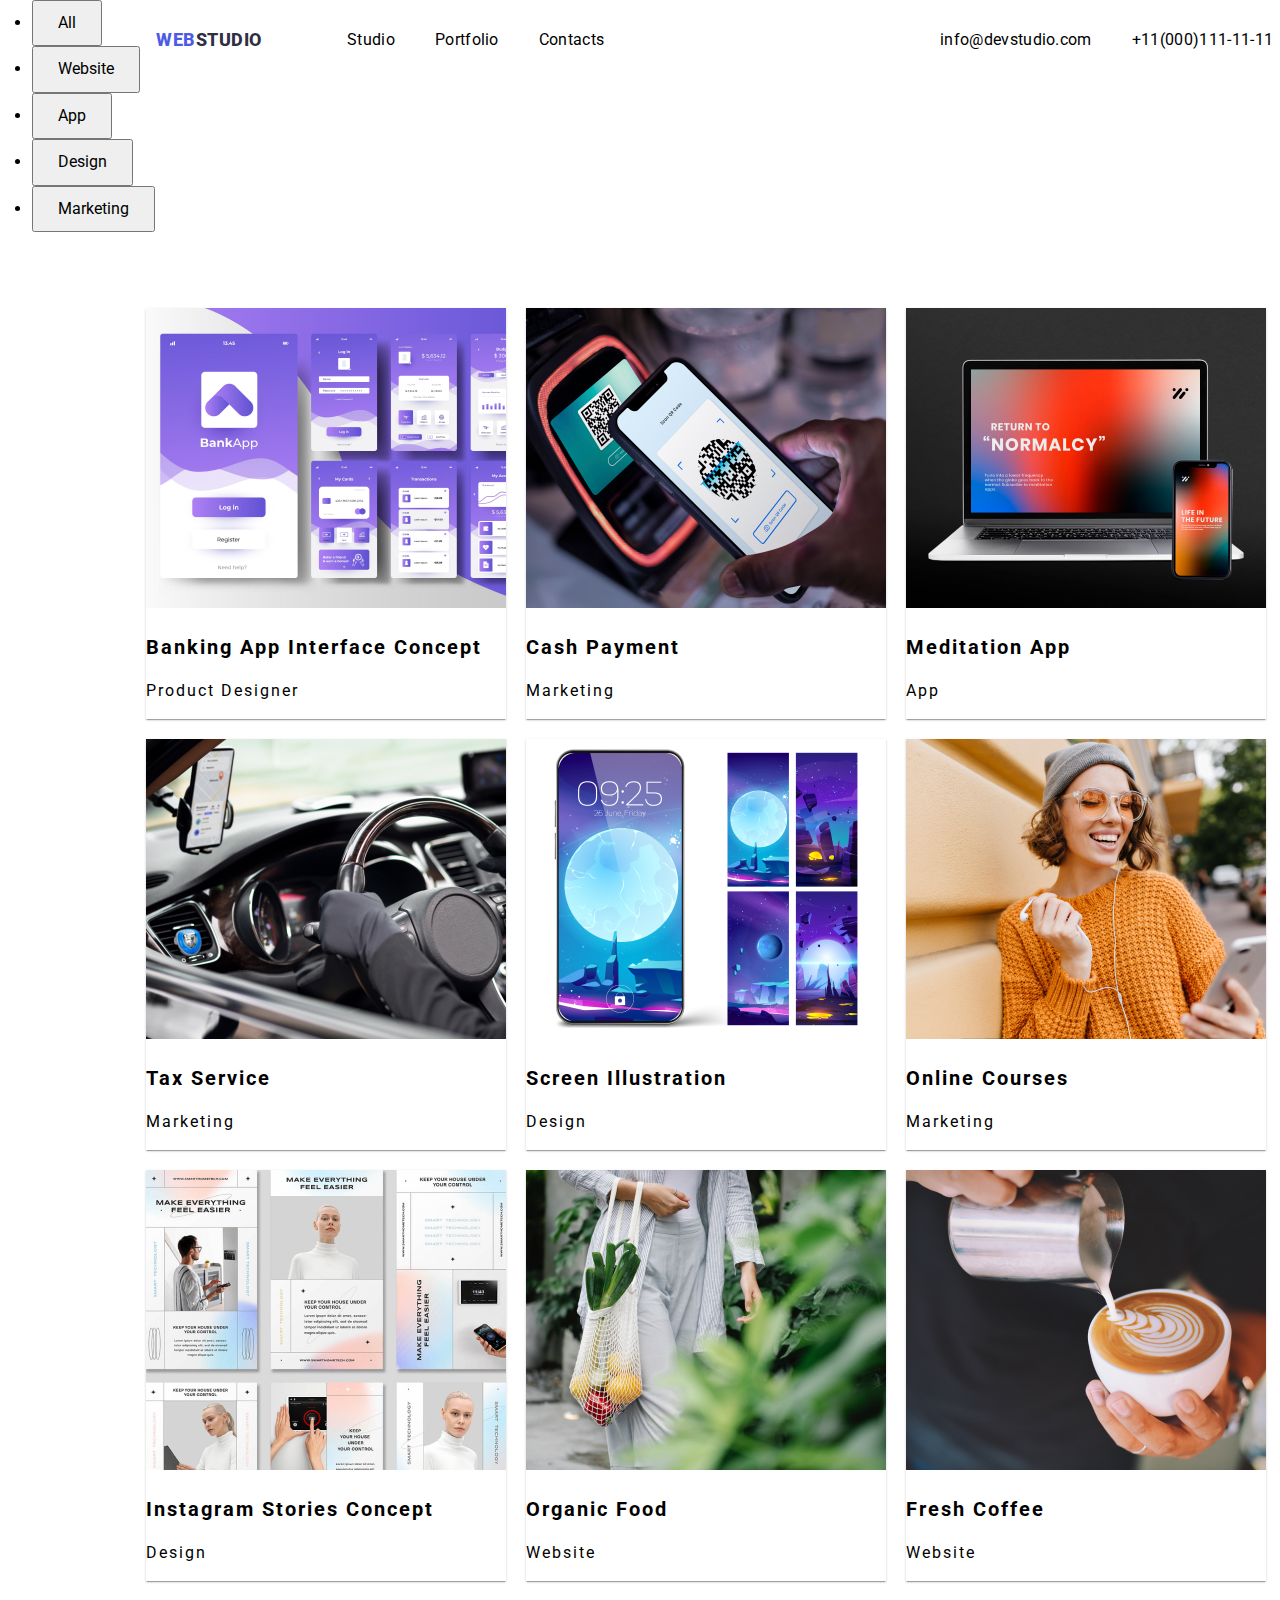
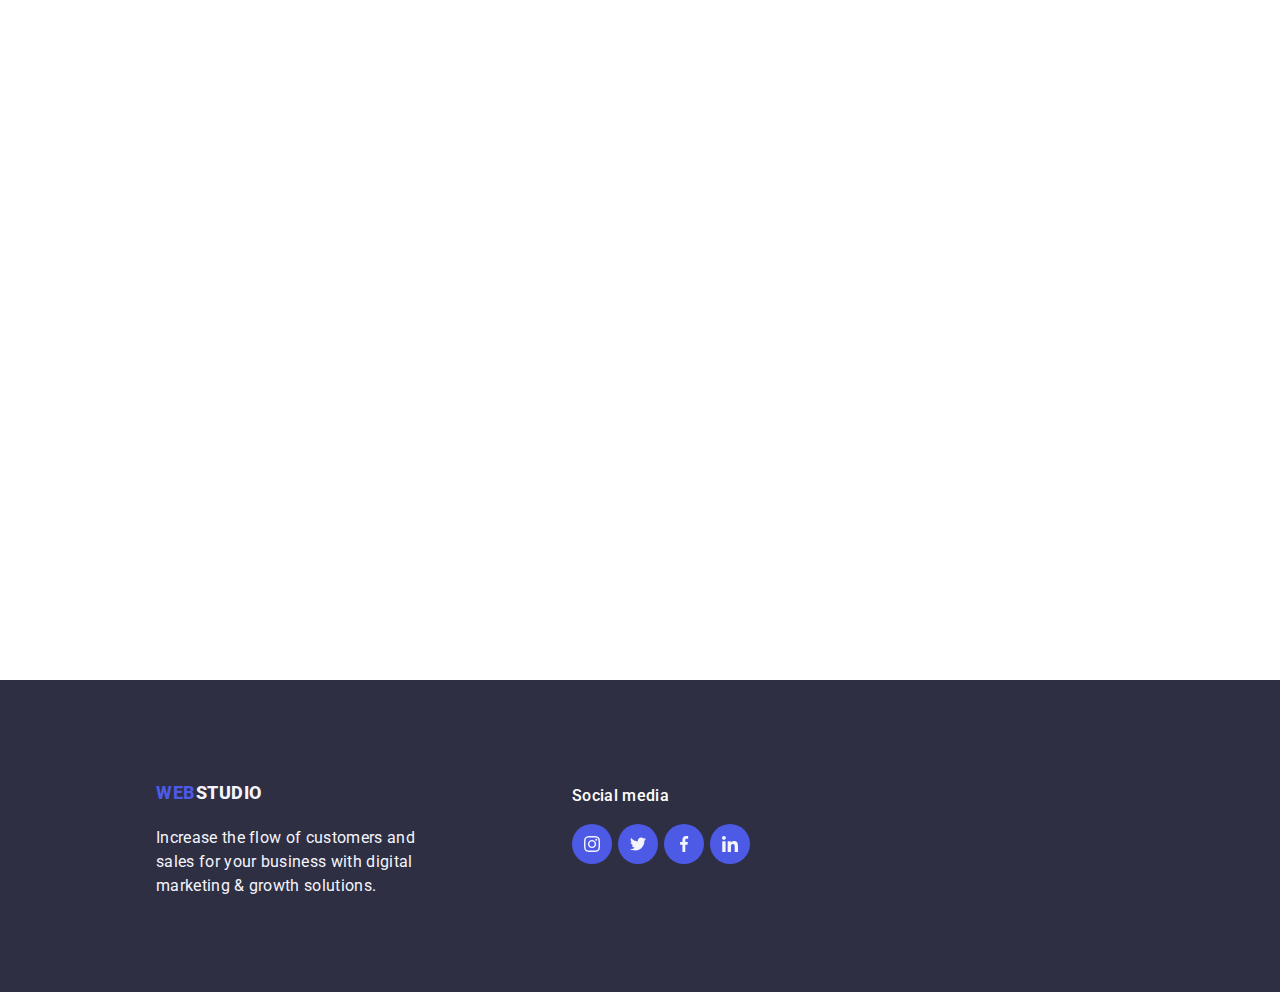
==== portfolio.html @ b09fd18d "Uodate" ====
<!DOCTYPE html>
<html lang="en">

<head>
    <meta charset="UTF-8">
    <meta name="viewport" content="width=device-width, initial-scale=1.0">
    <title>Go IT Homework Markup #2</title>
   
    <link rel="preconnect" href="https://fonts.googleapis.com">
    <link rel="preconnect" href="https://fonts.gstatic.com/">
    
    <!-- <link rel="stylesheet" href="https://www.w3schools.com/w3css/4/w3.css"> -->
    
<link rel="stylesheet" href="https://fonts.googleapis.com/css2?family=Raleway:wght@800&family=Roboto:wght@400;500;700;900&display-swap">
<link rel="stylesheet" href="https://cdnjs.cloudflare.com/ajax/libs/modern-normalize/2.0.0/modern-normalize.min.css">

<link rel="stylesheet" href="./css/styles.css">


</head>

<body>

<header>
    
<div class="container">

    <nav>
        <a href="./index.html" class="logo">
    
            <span class="logo1">WEB</span>STUDIO
    
        </a>
    
        <ul class="menu">
    
            <li class="items"><a href="./portfolio.html" class="link">Studio</a></li>
            <li class="items"><a href="./portfolio.html" class="link">Portfolio</a></li>
            <li class="items"><a href="./portfolio.html" class="link">Contacts</a></li>
    
        </ul>

    </nav>

    <ul class="menu-right">
    
        <li><a href="mailto:info@devstudio.com" class="link">info@devstudio.com</a></li>
        <li><a href="tel:+11(000)111-11-11" class="link">+11(000)111-11-11</a></li>
    
    </ul>


</div>
   

        

    </header>

    <main>

<div class="container">


    <ul class="filters">
    
        <li class="filters-item">
        <button class="portfolio-button" type="button">All
        </button>
        </li>

        <li class="filters-item">
        <button class="portfolio-button" type="button">Website
        </button>
        </li>

        <li class="filters-item">
        <button class="portfolio-button" type="button">App
        </button>
        </li>

        <li class="filters-item">
        <button class="portfolio-button" type="button">Design
        </button>
        </li>

        <li class="items">
        <button class="portfolio-button" type="button">Marketing
        </button>
        </li>

    </ul>
              
    
</div>
 

        <div class="portfolio">


        

            <li class="portfolio-item">


                <img src="images/app01.jpg" alt="Banking App" width="360" height="300">

                <div>
                <h3 class="portfolio-name">Banking App Interface Concept</h3>
                <p class="portfolio-type">Product Designer</p>
                </div>


            </li>


            <li class="portfolio-item">
            
            
                <img src="images/marketing01.jpg" alt="Cash Payment" width="360" height="300">
                
                <div>
                <h3 class="portfolio-name">Cash Payment</h3>
                <p class="portfolio-type">Marketing</p>
                </div>
            
            
            </li>

            <li class="portfolio-item">
            
            
                <img src="images/app02.jpg" alt="Meditation App" width="360" height="300">
                
                <div>
                <h3 class="portfolio-name">Meditation App</h3>
                <p class="portfolio-type">App</p>
                </div>
            
            
            </li>

        


            <li class="portfolio-item">
            
            
                <img src="images/marketing02.jpg" alt="Tax Service" width="360" height="300">
            
                <div>
                <h3 class="portfolio-name">Tax Service</h3>
                <p class="portfolio-type">Marketing</p>
                </div>
            
            
            </li>


            <li class="portfolio-item">
            
            
                <img src="images/design01.jpg" alt="Screen Illustraion" width="360" height="300">
            
                <div>
                <h3 class="portfolio-name">Screen Illustration</h3>
                <p class="portfolio-type">Design</p>
                </div>
            
            
            </li>

            <li class="portfolio-item">
            
            
                <img src="images/marketing03.jpg" alt="Online Courses" width="360" height="300">
            
                <div>
                <h3 class="portfolio-name">Online Courses</h3>
                <p class="portfolio-type">Marketing</p>
                </div>
            
            
            </li>


            <li class="portfolio-item">
            
            
                <img src="images/design02.jpg" alt="Instagram Stories Concept" width="360" height="300">
                
                <div>
                <h3 class="portfolio-name">Instagram Stories Concept</h3>
                <p class="portfolio-type">Design</p>
                </div>
            
            
            </li>

            <li class="portfolio-item">
            
            
                <img src="images/website01.jpg" alt="Organic Food" width="360" height="300">
                
                <div>
                <h3 class="portfolio-name">Organic Food</h3>
                <p class="portfolio-type">Website</p>
                </div>
            
            </li>

            <li class="portfolio-item">
            
            
                <img src="images/website02.jpg" alt="Fresh Coffee" width="360" height="300">
            
                <div>
                <h3 class="portfolio-name">Fresh Coffee</h3>
                <p class="portfolio-type">Website</p>
                </div>
            
            
            </li>


        
        </ul>


    </div>


    
    </main>


    <footer class="footer">
    
    <div class="container">

            <a href="./index.html" class="logo-footer">

                <span class="logo1">WEB</span>STUDIO

                </a>
        
            
                <p class="footer-content">Increase the flow of customers and
                <br>sales for your business with digital 
                <br>marketing & growth solutions.</p>
        
        
    </div>

    </footer>

    <footer class="social">
    
        <div class="container">
    
            <ul class="socialmedia">
    
                <p class="socialmedia-title">Social media</p>
    
                <div class="social_footer">
    
                    <svg width="40" height="40" style="outline: 2px #2a2a2a;">
    
                        <circle r="20" cx="20" cy="20" fill="#4D5AE5" />
    
                        <image href="./images/instagram 2.svg" height="16" width="16" x="12" y="12" />
    
    
                    </svg>
    
    
                    <svg width="40" height="40" style="outline: 2px #2a2a2a;">
                        <circle r="20" cx="20" cy="20" fill="#4D5AE5" />
                        <image href="./images/twitter 1.svg" height="16" width="16" x="12" y="12" />
                    </svg>
    
                    <svg width="40" height="40" style="outline: 2px #2a2a2a;">
                        <circle r="20" cx="20" cy="20" fill="#4D5AE5" />
                        <image href="./images/facebook 1.svg" height="16" width="16" x="12" y="12" />
                    </svg>
    
                    <svg width="40" height="40" style="outline: 2px #2a2a2a;">
                        <circle r="20" cx="20" cy="20" fill="#4D5AE5" />
                        <image href="./images/linkedin 1.svg" height="16" width="16" x="12" y="12" />
                    </svg>
                </div>
    
            </ul>
    
        </div>
    
    </footer>

</body>

</html>
---- css/styles.css ----
*,
*::before,
*::after {
    box-sizing: border-box;
}

body {
    font-family: 'Roboto';
    font-weight: normal;
    font-size: 16px;
    line-height: 24px;
    letter-spacing: 2px;
}

.container {

    display: flex;
    flex-wrap: wrap;
    flex-direction: column;
    justify-content: center;
    margin: -8px;
}

.menu {
    display: flex;
    flex-direction: row;
    align-items: flex-start;
    padding: 0px;
    gap: 40px;
    list-style: none;
    position: absolute;
    width: 261px;
    height: 24px;
    left: 347px;
    top: 12px;
    text-decoration: none;

}

.menu .link,
.menu .visited
 {
    color: inherit;
    display: block;
    padding: 0px;
    border-radius: 4px;
    text-decoration: none;
    letter-spacing: 0.02em;
    text-decoration: none;
   
}

.menu .link:hover,
.menu .link:active {
    text-decoration: underline;
    text-decoration-color: #404BBF;

}

.menu-right {
    display: flex;
    flex-direction: row;
    padding: 0px;
    gap: 40px;
    list-style: none;
    position: absolute;
    width: 500px;
    height: 24px;
    left: 940px;
    top: 12px;
    text-decoration: none;

}

.menu-right .link,
.menu-right .visited {
    color: inherit;
    display: block;
    padding: 0px;
    border-radius: 4px;
    text-decoration: none;
    letter-spacing: 0.02em;
    text-decoration: none;

}

.menu-right .link:hover,
.menu-right .link:active {
    text-decoration: underline;
    text-decoration-color: #404BBF;

}

/*
.menu-right .link {
    color: inherit;
}

.menu-right .link:hover,
.menu-right .link:active {
    color: color: #404BBF;
}

.menu-right .link:active {
    color: color: #4D5AE5;

}
*/

.logo:hover,
.logo:focus {
    text-decoration: none;
    color: color: #4D5AE5;
}

.logo {
    display: flex;
    flex-direction: row;
    align-items: center;
    padding: 0px;
    position: absolute;
    width: 115px;
    height: 24px;
    left: 156px;
    top: 27px;
    text-decoration: none;

    font-style: normal;
    font-weight: 800;
    font-size: 18px;
    line-height: 21px;

    display: flex;
    align-items: center;
    letter-spacing: 0.03em;
    text-transform: uppercase;

        /* NAVY BLUE */
    
        color: #2E2F42;
}


.logo1 {
    /* IRIS */

    color: #4D5AE5;

}

.logo2 {

    color: #ffffff;

}

/* Button Cursor Pointer */

.pointer {
    cursor: pointer;
}

link {

    font-family: 'Roboto';
    font-size: 12px;
    font-weight: normal;
    line-height: 16px;
    letter-spacing: 4%;
    text-decoration: none;
  

}


/*
.menu .link {
    display: block;
    padding: 0px;
    border-radius: 4px;
    text-decoration: none;

    background-color: #fff;
    letter-spacing: 0.02em;
    color: #2E2F42;
}
*/


.email {
    position: absolute;
    width: 153px;
    height: 24px;
    left: 940px;
    top: 24px;

    letter-spacing: 0.02em;
    
    color: #434455;
}

.contact {
    position: absolute;
    width: 151px;
    height: 24px;
    left: 1133px;
    top: 24px;

    letter-spacing: 0.02em;
    color: #434455;

}

.hero-image {


    position: absolute;
        width: 1440px;
        height: 600px;
        left: 0px;
        top: 72px;
        
        background: url('../images/peopleoffice.jpg');
        background-color: rgb(46, 47, 66, 0.7);
     
        background-blend-mode: darken;
        /* You must set a specified height */
        background-position: center;
        /* Center the image */
        background-repeat: no-repeat;
        /* Do not repeat the image */
        background-size: cover;
        /* Resize the background image to cover the entire container */


}

h1 {

    font-family: inherit;
    font-size: 56px;
    font-weight: bold;
    letter-spacing: 2%;
    line-height: 60px;
    padding: 165px 0;
    text-align: center;
    color: #FFFFFF;
  
}


h2 {

    font-family: inherit;
    font-size: 36px;
    font-weight: bold;
    letter-spacing: 2%;
}

h3 {

    font-family: inherit;
    font-size: 20px;
    font-weight: medium;
    letter-spacing: 2%;

}

.small {

    font-family: inherit;
    font-size: 12px;
    font-weight: normal;
    line-height: 14px;
    letter-spacing: 4%;
}

.medium {

    font-family: inherit;
    font-size: 16px;
    font-weight: medium;
    line-height: 24px;
    letter-spacing: 2%;
}



button text{
    font-family: inherit;
    font-size: 16px;
    font-weight: medium;
    line-height: 24px;
    letter-spacing: 4%;
}


.button {

    display: flex;
        flex-direction: row;
        align-items: flex-start;
        padding: 16px 32px;
        gap: 10px;
    
        position: absolute;
        width: 169px;
        height: 56px;
        left: 636px;
        top: 428px;
    
        /* IRIS */
    
        background: #4D5AE5;
        box-shadow: 0px 4px 4px rgba(0, 0, 0, 0.15);
        border-radius: 4px;

 
    justify-content: center;
    color: #FFFFFF;

}



.button:hover {
    background-color: #404bbf;
    box-shadow: 0px 3px 1px rgba(0, 0, 0, 0.1), 0px 2px 1px rgba(0, 0, 0, 0.08), 0px 2px 2px rgba(0, 0, 0, 0.12);
    border-radius: 4px;
}


.section-title {
        text-align: center;
        font-weight: 700;
        font-size: 36px;
        line-height: 40px;
        /* identical to box height, or 111% */
    
        text-align: center;
        letter-spacing: 0.02em;
        text-transform: capitalize;
    
        /* NAVY BLUE */
    
        color: #2E2F42;

}

.benefit-item-title {

    font-weight: 500;
        font-size: 20px;
        line-height: 24px;
        /* identical to box height, or 120% */
    
        letter-spacing: 0.02em;
    
        /* NAVY BLUE */
    
        color: #2E2F42;

}

.benefit-item-description {

    font-weight: 400;
        font-size: 16px;
        line-height: 24px;
        /* or 150% */
    
        letter-spacing: 0.02em;
    
        /* SLATE */
    
        color: #434455;

}


/*** Portfolio ***/


.filters {

    text-decoration: none;
    justify-content: center;


    justify-content: center;
  



}


.filters .link:hover,
.filters .link:focus {
    color: #404BBF;
}

.filters .link:active {
    color: #4D5AE5;
}

.portfolio-button {

    display: flex;
    flex-direction: row;
    justify-content: center;
    align-items: center;
    padding: 12px 24px;

    

}

.portfolio-button:hover,
.portfolio-button:focus {
    color: #FFFFFF;
    background-color: #404BBF;
}

.filters .link:active {
    /* WHITE */
    color: #FFFFFF;
    background: #404BBF;
    box-shadow: 0px 3px 1px rgba(0, 0, 0, 0.1), 0px 2px 1px rgba(0, 0, 0, 0.08), 0px 2px 2px rgba(0, 0, 0, 0.12);
    border-radius: 4px;
}



.section1 {

    position: absolute;
    width: 1228px;
    height: 412px;
    left: 116px;
    top: 750px;

}


.benefits {
    padding: 0;
    margin: 0;
    list-style: none;
    display: flex;
    flex-wrap: wrap;
    justify-content: center;
    margin-top: 0px;
    margin-left: 0px;

    
}

.benefit-box {
    
    width: 300px;
    height: 112px;
    left: 0px;
    top: 0px;
    
    /* CLOUD */
    
     background: #F4F4FD;
    border-radius: 4px;

    margin: 0px 0 0 0px;
    flex-basis: calc(100% / 4 - 20px);
    
}


.benefits-item {
    width: 264px;
    height: 112px;
    left: 0px;
    top: 0px;
    text-align: justify;
    margin: 20px 0 0 20px;
    flex-basis: calc(100% / 4 - 20px);

}


.section2 {

    position: absolute;
    width: 1140px;
    height: 412px;
    left: 140px;
    top: 1050px;

}

.what-we-do-title {

    text-align: center;
    letter-spacing: 0.02em;
    text-transform: capitalize;
    color: #2E2F42;

}

.what-we-do {
    padding: 0;
    margin: 0;
    list-style: none;
    display: flex;
    flex-wrap: wrap;
    justify-content: center;
    margin-top: 0px;
    margin-left: 0px;
    
 
}

.what-we-do-item {
    margin: 20px 0 0 20px;
    flex-basis: calc(100% / 3 - 20px);
}

.what-we-do-item:nth-child(1) img {
    
    object-fit: fill;

}

.what-we-do-item:nth-child(2) img {
    object-fit: fill;
}

.what-we-do-item:nth-child(3) img {
    object-fit: fill;
}


.section3 {

    position: absolute;
        width: 1440px;
        height: 732px;
        left: 0px;
        top: 1548px;
    
        /* CLOUD */
    
        background: #F4F4FD;
}

.section2-title {
        position: absolute;
        width: 300px;
        height: 40px;
        left: 575px;
        top: 10px;
        text-align: center;
        font-weight: 700;
        font-size: 36px;
        line-height: 40px;
        /* identical to box height, or 111% */
    
        text-align: center;
        letter-spacing: 0.02em;
        text-transform: capitalize;
    
        /* NAVY BLUE */
    
        color: #2E2F42;

}


.team {
    padding: 0;
    margin: 0;
    list-style: none;
    display: flex;
    flex-wrap: wrap;
    justify-content: center;
    margin-top: 0px;
    margin-left: 0px;
    position: absolute;
    width: 1140px;
    height: 412px;
    left: 140px;
    top: 156px;

}

.team-item>.team-name,
.base>.team-name {
    padding: 10px;
    font-size: 20px;

}

.team-item>.team-name {
    font-weight: 700;
    letter-spacing: -0.05em;

}

.team-item>.team-type,
.base>.team-type {
    padding: 0px;
    font-size: 14px;
}

.team-item>.team-type {
    letter-spacing: -0.05em;
}


.team-item {
    margin: 20px 0 0 20px;
    flex-basis: calc(100% / 4 - 20px);

}

.team-item,
.base {
    box-shadow: 0px 2px 1px -1px rgba(0, 0, 0, 0.2),
        0px 1px 1px 0px rgba(0, 0, 0, 0.14), 0px 1px 3px 0px rgba(0, 0, 0, 0.12);
    text-align: center;
}

.team-item:nth-child(1) img {
    object-fit: fill;

}

.team-item:nth-child(2) img {
    object-fit: fill;
}

.team-item:nth-child(3) img {
    object-fit: fill;
}

.team-item:nth-child(4) img {
    object-fit: fill;
}

.circle {

    position: absolute;
    left: 0%;
    right: 0%;
    top: 0%;
    bottom: 0%;

    background: #4D5AE5;
}

.portfolio-item>.portfolio-name,
.base>.portfolio-name {
    padding: 10px;
    font-size: 20px;

}

.portfolio-item>.portfolio-name {
    /*  font-family: Roboto; */
    font-weight: 700;
    letter-spacing: -0.05em;

}

.portfolio-item>.portfolio-type,
.base>.portfolio-type {
    padding: 0px;
    font-size: 14px;
}

.portfolio-item>.portfolio-type {

    letter-spacing: -0.05em;
}

.portfolio {
    padding: 0;
    margin: 0;
    list-style: none;
    display: flex;
    flex-wrap: wrap;
    justify-content: center;
    margin-top: 0px;
    margin-left: 0px;
    position: absolute;
    width: 1140px;
    height: 420px;
    left: 126px;
    top: 288px;
}

.portfolio-item {
    margin: 20px 0 0 20px;
    flex-basis: calc(100% / 3 - 20px);

}

.portfolio-item,
.base {
    box-shadow: 0px 2px 1px -1px rgba(0, 0, 0, 0.2),
        0px 1px 1px 0px rgba(0, 0, 0, 0.14), 0px 1px 3px 0px rgba(0, 0, 0, 0.12);

}

.portfolio-item:nth-child(1) img {
    object-fit: fill;

}

.portfolio-item:nth-child(2) img {
    object-fit: fill;
}

.portfolio-item:nth-child(3) img {
    object-fit: fill;
}

.portfolio-row2 {
    padding: 0;
    margin: 0;
    list-style: none;
    display: flex;
    flex-wrap: wrap;
    justify-content: center;
    margin-top: 0px;
    margin-left: 0px;
    position: absolute;
    width: 1140px;
    height: 420px;
    left: 126px;
    top: 760px;
}

.portfolio-item-row2 {
    margin: 20px 0 0 20px;
    flex-basis: calc(100% / 3 - 20px);

}

.portfolio-item-row2,
.base {
    box-shadow: 0px 2px 1px -1px rgba(0, 0, 0, 0.2),
        0px 1px 1px 0px rgba(0, 0, 0, 0.14), 0px 1px 3px 0px rgba(0, 0, 0, 0.12);

}

.portfolio-item-row2:nth-child(1) img {
    object-fit: fill;

}

.portfolio-item-row2:nth-child(2) img {
    object-fit: fill;
}

.portfolio-item-row2:nth-child(3) img {
    object-fit: fill;
}


.portfolio-row3 {
    padding: 0;
    margin: 0;
    list-style: none;
    display: flex;
    flex-wrap: wrap;
    justify-content: center;
    margin-top: 0px;
    margin-left: 0px;
    position: absolute;
    width: 1140px;
    height: 420px;
    left: 126px;
    top: 1250px;
}

.portfolio-item-row3 {
    margin: 20px 0 0 20px;
    flex-basis: calc(100% / 3 - 20px);

}

.portfolio-item-row3,
.base {
    box-shadow: 0px 2px 1px -1px rgba(0, 0, 0, 0.2),
        0px 1px 1px 0px rgba(0, 0, 0, 0.14), 0px 1px 3px 0px rgba(0, 0, 0, 0.12);
  
}

.portfolio-item-row3:nth-child(1) img {
    object-fit: fill;

}

.portfolio-item-row3:nth-child(2) img {
    object-fit: fill;
}

.portfolio-item-row3:nth-child(3) img {
    object-fit: fill;
}

.footer {

    position: absolute;
    width: 1440px;
    height: 312px;
    left: 0px;
    top: 2280px;

    /* NAVY BLUE */

    background: #2E2F42;

}

.footer_container {

    display: flex;
    flex-direction: row;
    align-items: center;
    padding: 0px;
    text-decoration: none;


}

.logo-footer {
    display: flex;
    flex-direction: row;
    align-items: center;
    padding: 0px;
    position: absolute;
    width: 115px;
    height: 24px;
    left: 156px;
    top: 100px;
    text-decoration: none;
    font-style: normal;
    font-weight: 800;
    font-size: 18px;
    line-height: 21px;

    display: flex;
    align-items: center;
    letter-spacing: 0.03em;
    text-transform: uppercase;

    color: #F4F4FD;
}

.footer-content {

    position: absolute;
    width: 264px;
    height: 72px;
    left: 156px;
    top: 130px;

    font-weight: 400;
    font-size: 16px;
    line-height: 24px;
        /* or 150% */

     letter-spacing: 0.02em;
    
    /* CLOUD */
    
    color: #F4F4FD;

}

.social {

    position: absolute;
        width: 208px;
        height: 80px;
        left: 540px;
        top: 2360px;
}

.socialmedia-title {

    font-weight: 500;
        font-size: 16px;
        line-height: 24px;
        /* identical to box height, or 150% */
    
        letter-spacing: 0.02em;
    
        /* WHITE */
    
        color: #FFFFFF;
}
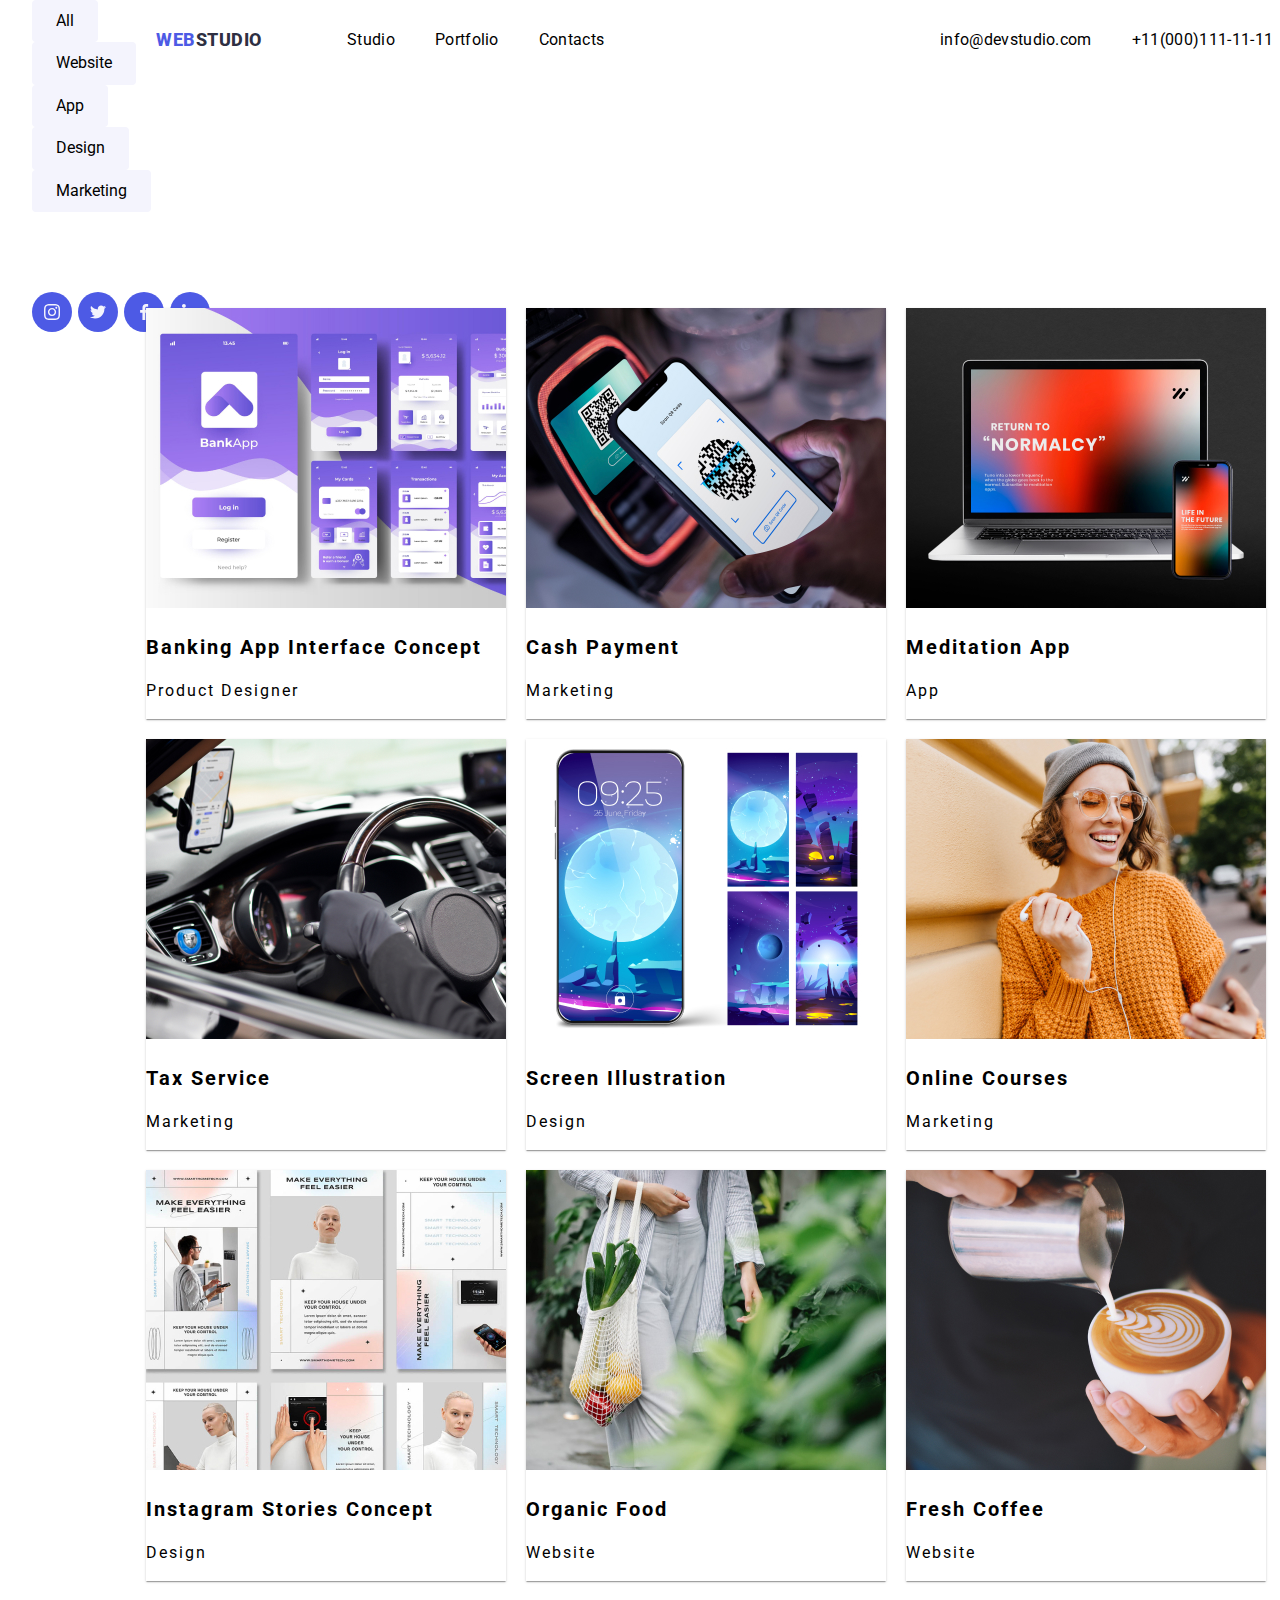
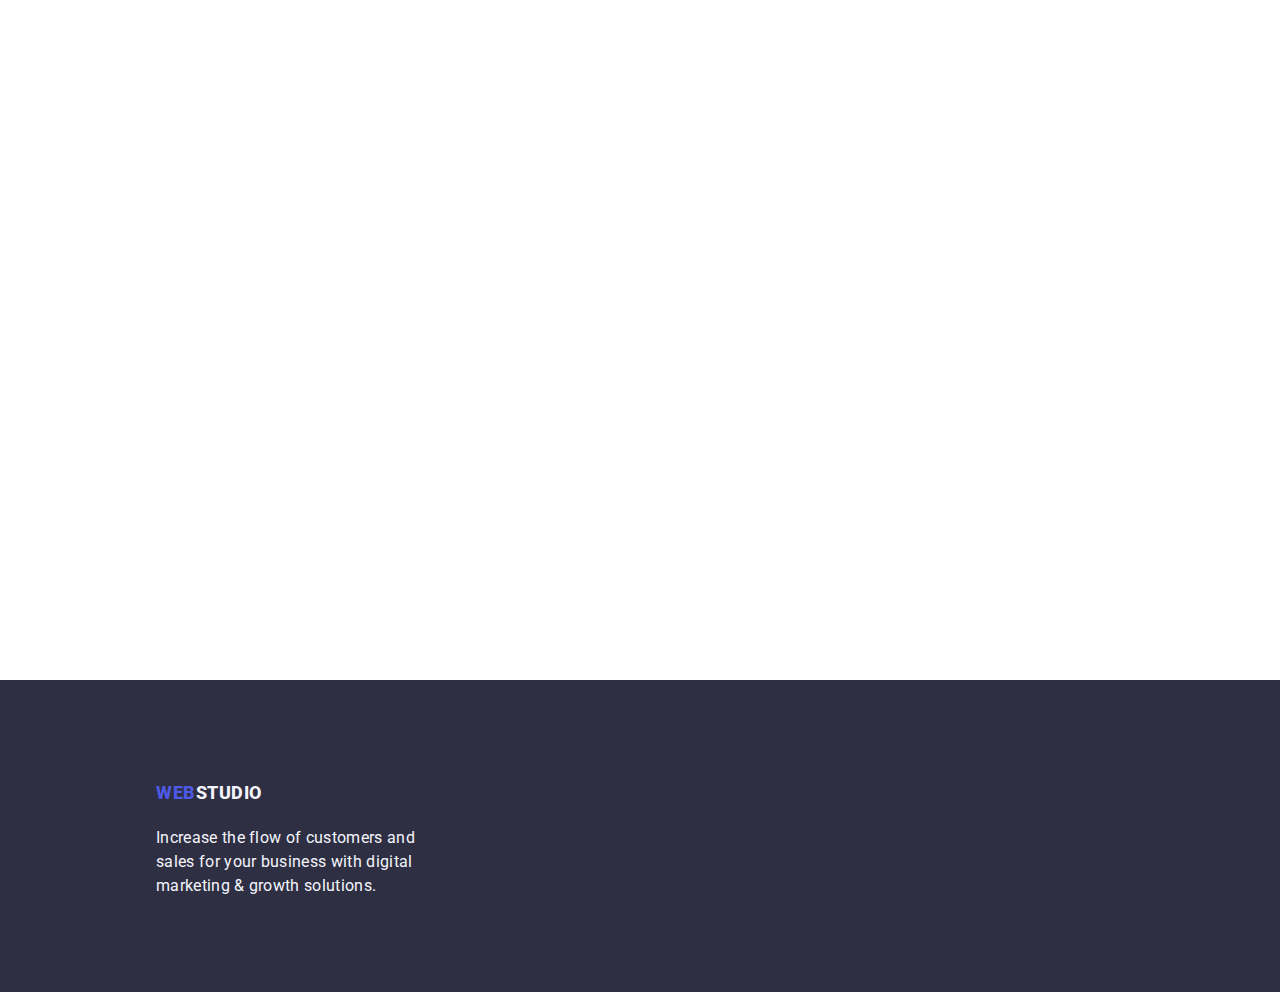
==== commit 1dce1936: "Update" ====
--- a/portfolio.html
+++ b/portfolio.html
@@ -34,9 +34,9 @@
     
         <ul class="menu">
     
-            <li class="items"><a href="./portfolio.html" class="link">Studio</a></li>
+            <li class="items"><a href="./index.html" class="link">Studio</a></li>
             <li class="items"><a href="./portfolio.html" class="link">Portfolio</a></li>
-            <li class="items"><a href="./portfolio.html" class="link">Contacts</a></li>
+            <li class="items"><a href="./index.html" class="link">Contacts</a></li>
     
         </ul>
 
--- a/css/styles.css
+++ b/css/styles.css
@@ -53,8 +53,7 @@
 
 .menu .link:hover,
 .menu .link:active {
-    text-decoration: underline;
-    text-decoration-color: #404BBF;
+    color: #404BBF;
 
 }
 
@@ -87,8 +86,7 @@
 
 .menu-right .link:hover,
 .menu-right .link:active {
-    text-decoration: underline;
-    text-decoration-color: #404BBF;
+    color: #404BBF;
 
 }
 
@@ -309,6 +307,9 @@
         height: 56px;
         left: 636px;
         top: 428px;
+
+        border: none;
+        cursor: pointer;
     
         /* IRIS */
     
@@ -384,14 +385,7 @@
 
 .filters {
 
-    text-decoration: none;
-    justify-content: center;
-
-
-    justify-content: center;
-  
-
-
+    list-style: none;
 
 }
 
@@ -412,6 +406,10 @@
     justify-content: center;
     align-items: center;
     padding: 12px 24px;
+    border-radius: 4px;
+    border: none;
+    cursor: pointer;
+    background: #F4F4FD;
 
     
 
@@ -563,6 +561,7 @@
         font-size: 36px;
         line-height: 40px;
         /* identical to box height, or 111% */
+        
     
         text-align: center;
         letter-spacing: 0.02em;
@@ -591,6 +590,8 @@
     top: 156px;
 
 }
+
+
 
 .team-item>.team-name,
 .base>.team-name {
@@ -653,10 +654,12 @@
     right: 0%;
     top: 0%;
     bottom: 0%;
-
     background: #4D5AE5;
 }
 
+.team-link {
+    cursor: pointer;
+}
 .portfolio-item>.portfolio-name,
 .base>.portfolio-name {
     padding: 10px;
@@ -879,7 +882,7 @@
 
 }
 
-.social {
+.company {
 
     position: absolute;
         width: 208px;
@@ -900,4 +903,8 @@
         /* WHITE */
     
         color: #FFFFFF;
+}
+
+.company-socialmedia-link {
+    cursor: pointer;
 }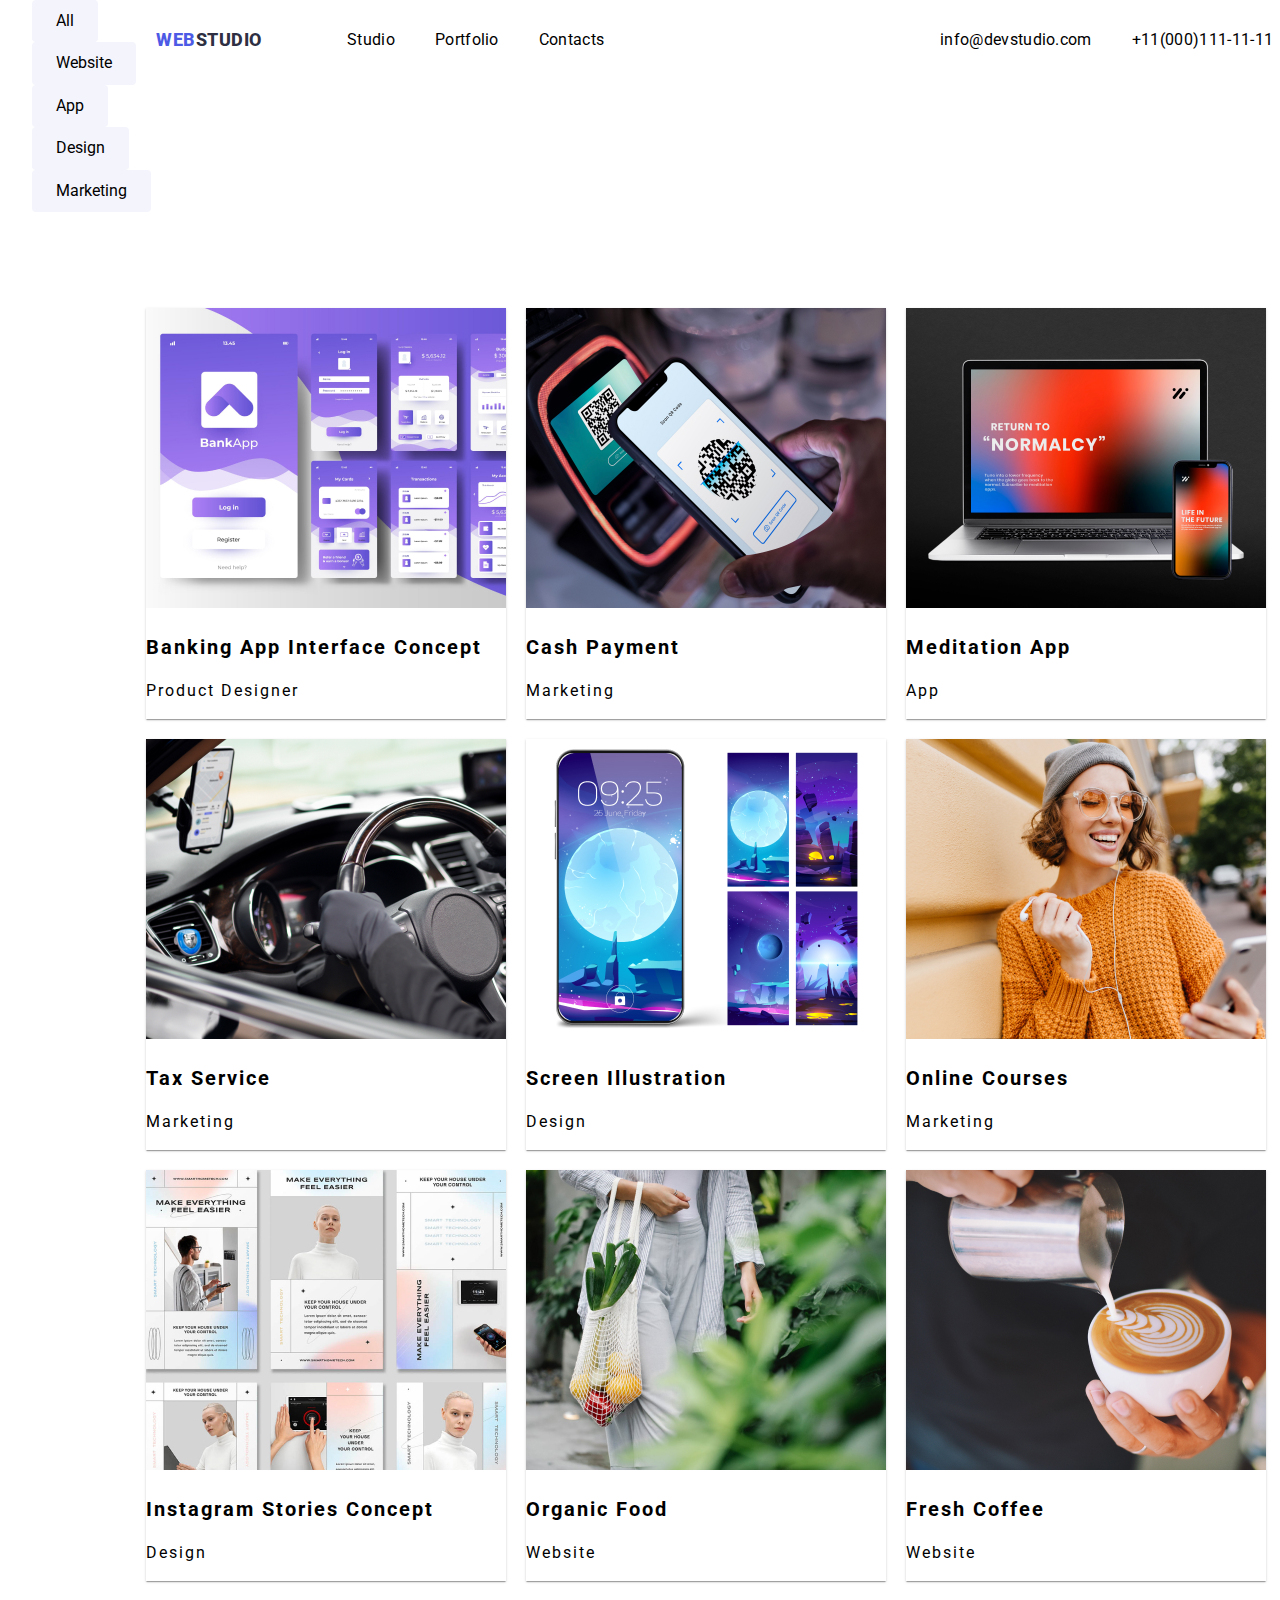
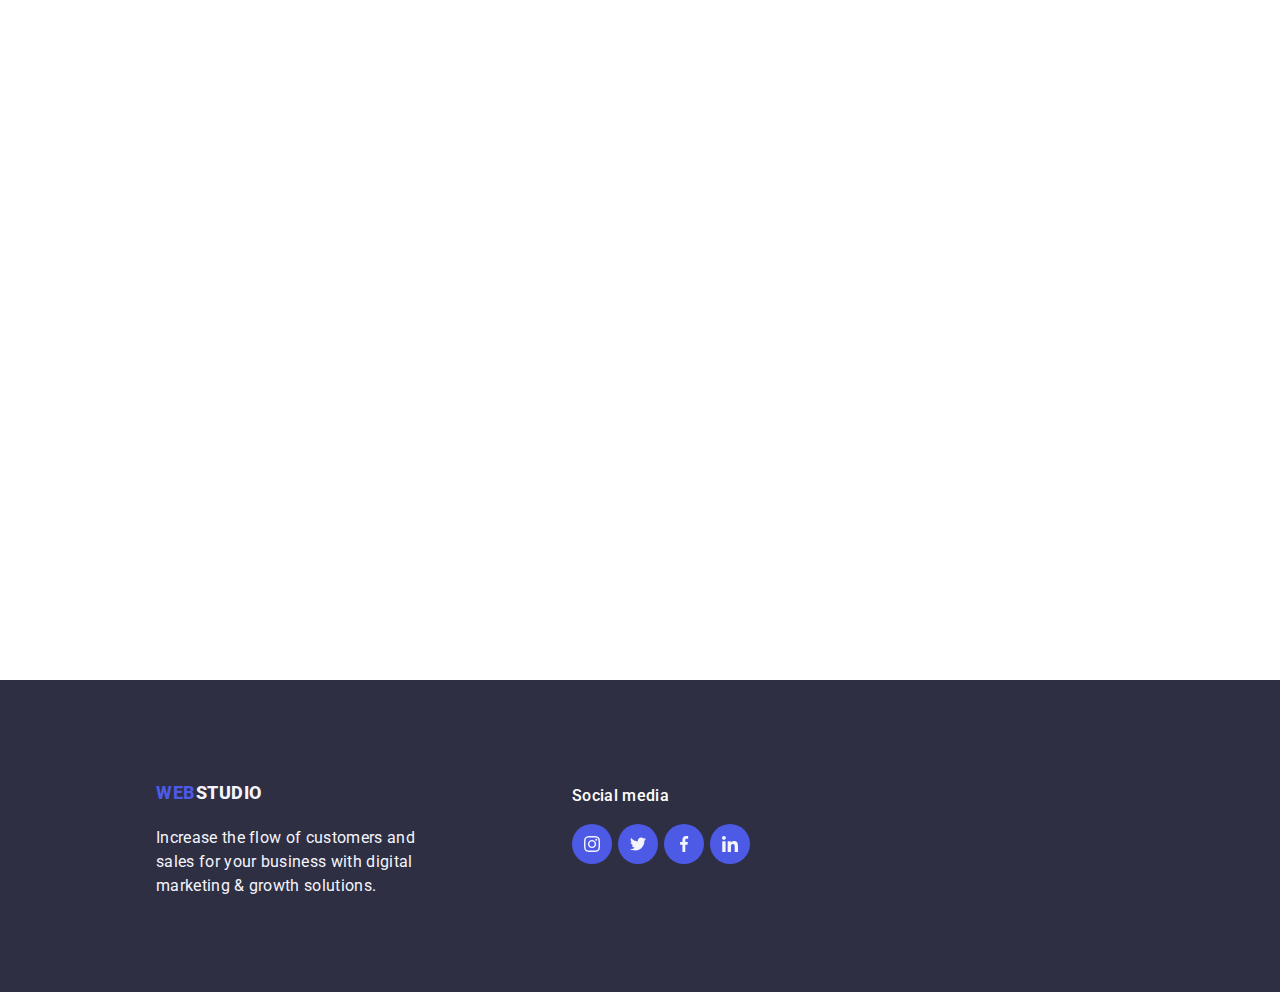
==== commit 60d520bd: "Update" ====
--- a/portfolio.html
+++ b/portfolio.html
@@ -98,7 +98,7 @@
         <div class="portfolio">
 
 
-        
+    
 
             <li class="portfolio-item">
 
@@ -254,17 +254,17 @@
 
     </footer>
 
-    <footer class="social">
+    <footer class="company">
     
         <div class="container">
     
-            <ul class="socialmedia">
+            <ul class="company-socialmedia">
     
                 <p class="socialmedia-title">Social media</p>
     
-                <div class="social_footer">
-    
-                    <svg width="40" height="40" style="outline: 2px #2a2a2a;">
+                <div class="company_footer">
+    
+                    <svg class="company-socialmedia-link" width="40" height="40" style="outline: 2px #2a2a2a;">
     
                         <circle r="20" cx="20" cy="20" fill="#4D5AE5" />
     
@@ -274,17 +274,17 @@
                     </svg>
     
     
-                    <svg width="40" height="40" style="outline: 2px #2a2a2a;">
+                    <svg class="company-socialmedia-link" width="40" height="40" style="outline: 2px #2a2a2a;">
                         <circle r="20" cx="20" cy="20" fill="#4D5AE5" />
                         <image href="./images/twitter 1.svg" height="16" width="16" x="12" y="12" />
                     </svg>
     
-                    <svg width="40" height="40" style="outline: 2px #2a2a2a;">
+                    <svg class="company-socialmedia-link" width="40" height="40" style="outline: 2px #2a2a2a;">
                         <circle r="20" cx="20" cy="20" fill="#4D5AE5" />
                         <image href="./images/facebook 1.svg" height="16" width="16" x="12" y="12" />
                     </svg>
     
-                    <svg width="40" height="40" style="outline: 2px #2a2a2a;">
+                    <svg class="company-socialmedia-link" width="40" height="40" style="outline: 2px #2a2a2a;">
                         <circle r="20" cx="20" cy="20" fill="#4D5AE5" />
                         <image href="./images/linkedin 1.svg" height="16" width="16" x="12" y="12" />
                     </svg>
--- a/css/styles.css
+++ b/css/styles.css
@@ -386,6 +386,7 @@
 .filters {
 
     list-style: none;
+    
 
 }
 
@@ -410,9 +411,6 @@
     border: none;
     cursor: pointer;
     background: #F4F4FD;
-
-    
-
 }
 
 .portfolio-button:hover,
